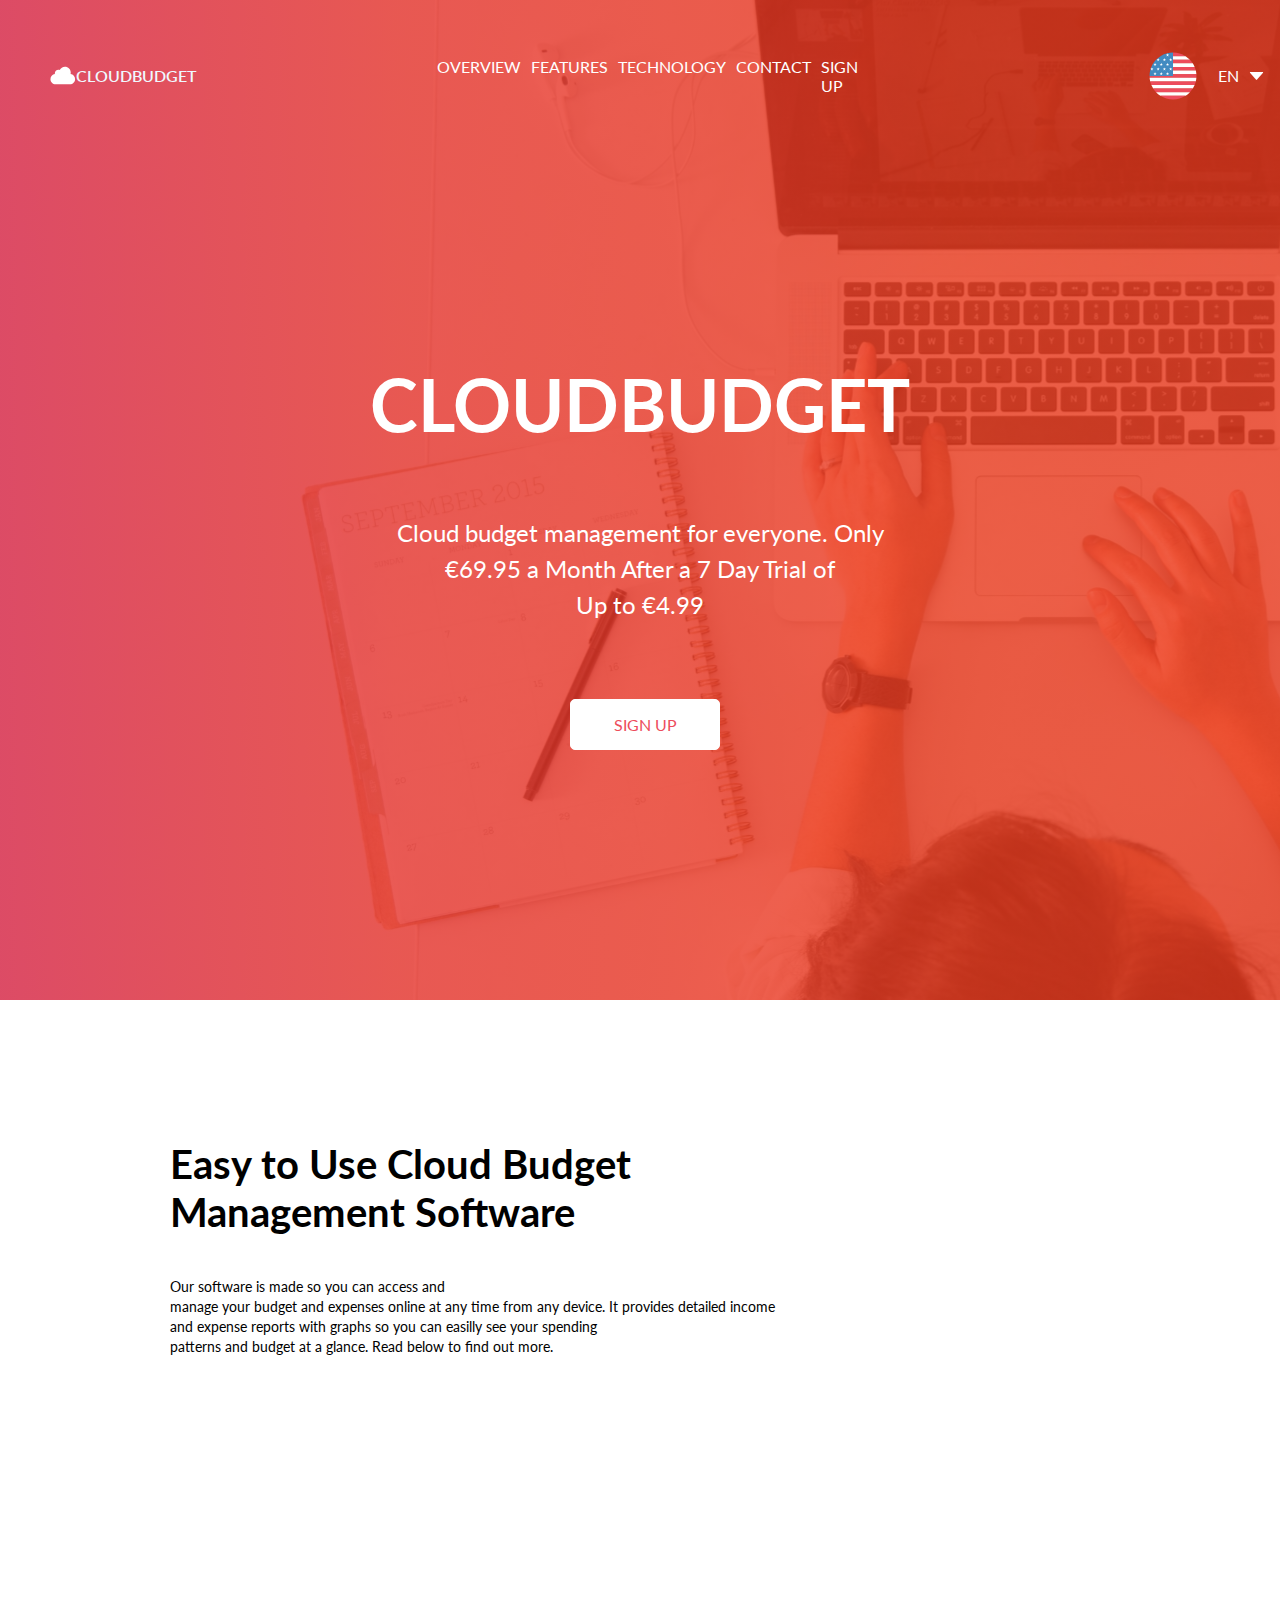
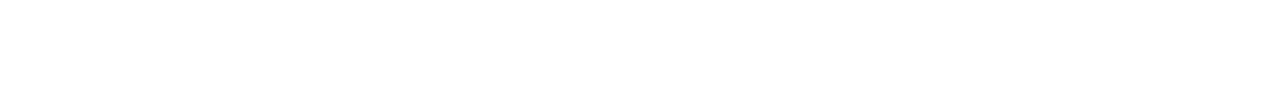
==== suraya.html @ d12e1e4f "uraa" ====
<!DOCTYPE html>
<html lang="en">
  <head>
    <meta charset="UTF-8" />
    <meta http-equiv="X-UA-Compatible" content="IE=edge" />
    <meta name="viewport" content="width=device-width, initial-scale=1.0" />
    <title>Document</title>
    <link rel="stylesheet" href="suraya.css" />
    <link rel="preconnect" href="https://fonts.googleapis.com" />
    <link rel="preconnect" href="https://fonts.gstatic.com" crossorigin />
    <link
      href="https://fonts.googleapis.com/css2?family=Lato:wght@400;700;900&display=swap"
      rel="stylesheet"
    />
    <link rel="preconnect" href="https://fonts.googleapis.com" />
    <link rel="preconnect" href="https://fonts.gstatic.com" crossorigin />
    <link
      href="https://fonts.googleapis.com/css2?family=Lato&display=swap"
      rel="stylesheet"
    />
  </head>
  <body>
    <div class="conteiner-1">
      <div class="cloud-1">
        <div class="iconWrapper">
          <img class="ikonka-cloud" src="cloud.svg" alt="cloud" />
          <div class="cloud-2">CLOUDBUDGET</div>
        </div>
        <div class="overview">
          <a class="navMenuButtons" href="">OVERVIEW</a>
          <a class="navMenuButtons" href="">FEATURES</a>
          <a class="navMenuButtons" href="">TECHNOLOGY</a>
          <a class="navMenuButtons" href="">CONTACT</a>
          <a class="navMenuButtons" href="">SIGN UP</a>
        </div>
        <div class="loginWrapper">
          <img class="ikonka-eng" src="flag.svg" alt="flag" />
          <p>EN</p>
          <img class="ikonka-strelka" src="Vector(1).svg" alt="strelka" />
          <button class="login">LOGIN</button>
        </div>
      </div>
      <div class="conteiner-2">
        <div class="cb">
          <h1 class="budgettxt">CLOUDBUDGET</h1>
          <h2>
            Cloud budget management for everyone. Only <br />
            €69.95 a Month After a 7 Day Trial of <br />
            Up to €4.99
          </h2>
          <button class="signup">SIGN UP</button>
        </div>
      </div>
    </div>
    <div class="easy">
      <h1 class="easytxt">
        Easy to Use Cloud Budget <br />
        Management Software
      </h1>
      <h3>Our software is made so you can access and<br/> manage your budget and expenses online
         at any time from any device. It provides detailed income<br/>and expense reports with graphs so you can
         easilly see your spending <br/>patterns and budget at a glance. Read below to find out more.</h3>
    </div>
  </body>
</html>
---- suraya.css ----
*{font-family:"Lato",sans-serif}body{height:100%;width:100%;padding:0;margin:0}html{height:100%;width:100%;padding:0;margin:0}.conteiner-1{background-image:url(compback.svg);background-size:cover;height:1000px}.conteiner-1 .cloud-1{display:flex;align-items:center;margin-left:50px;padding-top:50px;justify-content:space-around}.conteiner-1 .cloud-1 .iconWrapper{display:flex;width:190px;justify-content:space-around}.conteiner-1 .cloud-1 .loginWrapper{display:flex;align-items:center;margin-right:20px}.conteiner-1 .cloud-1 .loginWrapper .ikonka-eng{height:50px;width:50px;margin-left:280px}.conteiner-1 .cloud-1 .loginWrapper .ikonka-strelka{height:12px;width:15px;margin-left:10px}.conteiner-1 .cloud-1 .loginWrapper p{font-family:"Lato",sans-serif;font-weight:400;margin-left:20px;font-size:medium;color:#fff}.conteiner-1 .cloud-1 .loginWrapper .login{border:1px solid #fff;padding:15px;border-radius:5px;background-color:rgba(0,0,0,0);color:#fff;margin-left:45px;width:100px}.conteiner-1 .cloud-2{color:#f0f8ff;font-size:16px;font-weight:600;font-family:"Lato",sans-serif}.conteiner-1 .overview{display:flex;padding-left:240px}.conteiner-1 .overview .navMenuButtons{text-decoration:none;text-transform:none;color:#fff;margin-right:10px;font-family:"Lato",sans-serif}.conteiner-2 .cb{display:flex;flex-direction:column;justify-content:center;align-items:center}.conteiner-2 .cb .budgettxt{font-family:"Lato",sans-serif;font-weight:700;color:#fff;font-size:72px;line-height:86px;margin-top:260px}.conteiner-2 .cb h2{width:540px;font-family:"Lato",sans-serif;font-weight:400;font-size:24px;line-height:36px;color:#fff;text-align:center}.conteiner-2 .cb .signup{border:1px solid #fff;padding:15px;border-radius:5px;background-color:#fff;color:#ed4c5c;width:150px;font-family:"Lato",sans-serif;font-weight:400;font-size:medium;margin-left:10px;margin-top:56px}.easy{display:flex;flex-direction:column;height:700px;justify-content:left;align-items:flex-start;font-family:"Lato",sans-serif;font-weight:400;font-size:20px}.easy .easytxt{margin-left:170px;margin-top:140px}.easy h3{font-family:"Lato";font-weight:400;font-size:14px;line-height:20px;margin-left:170px}
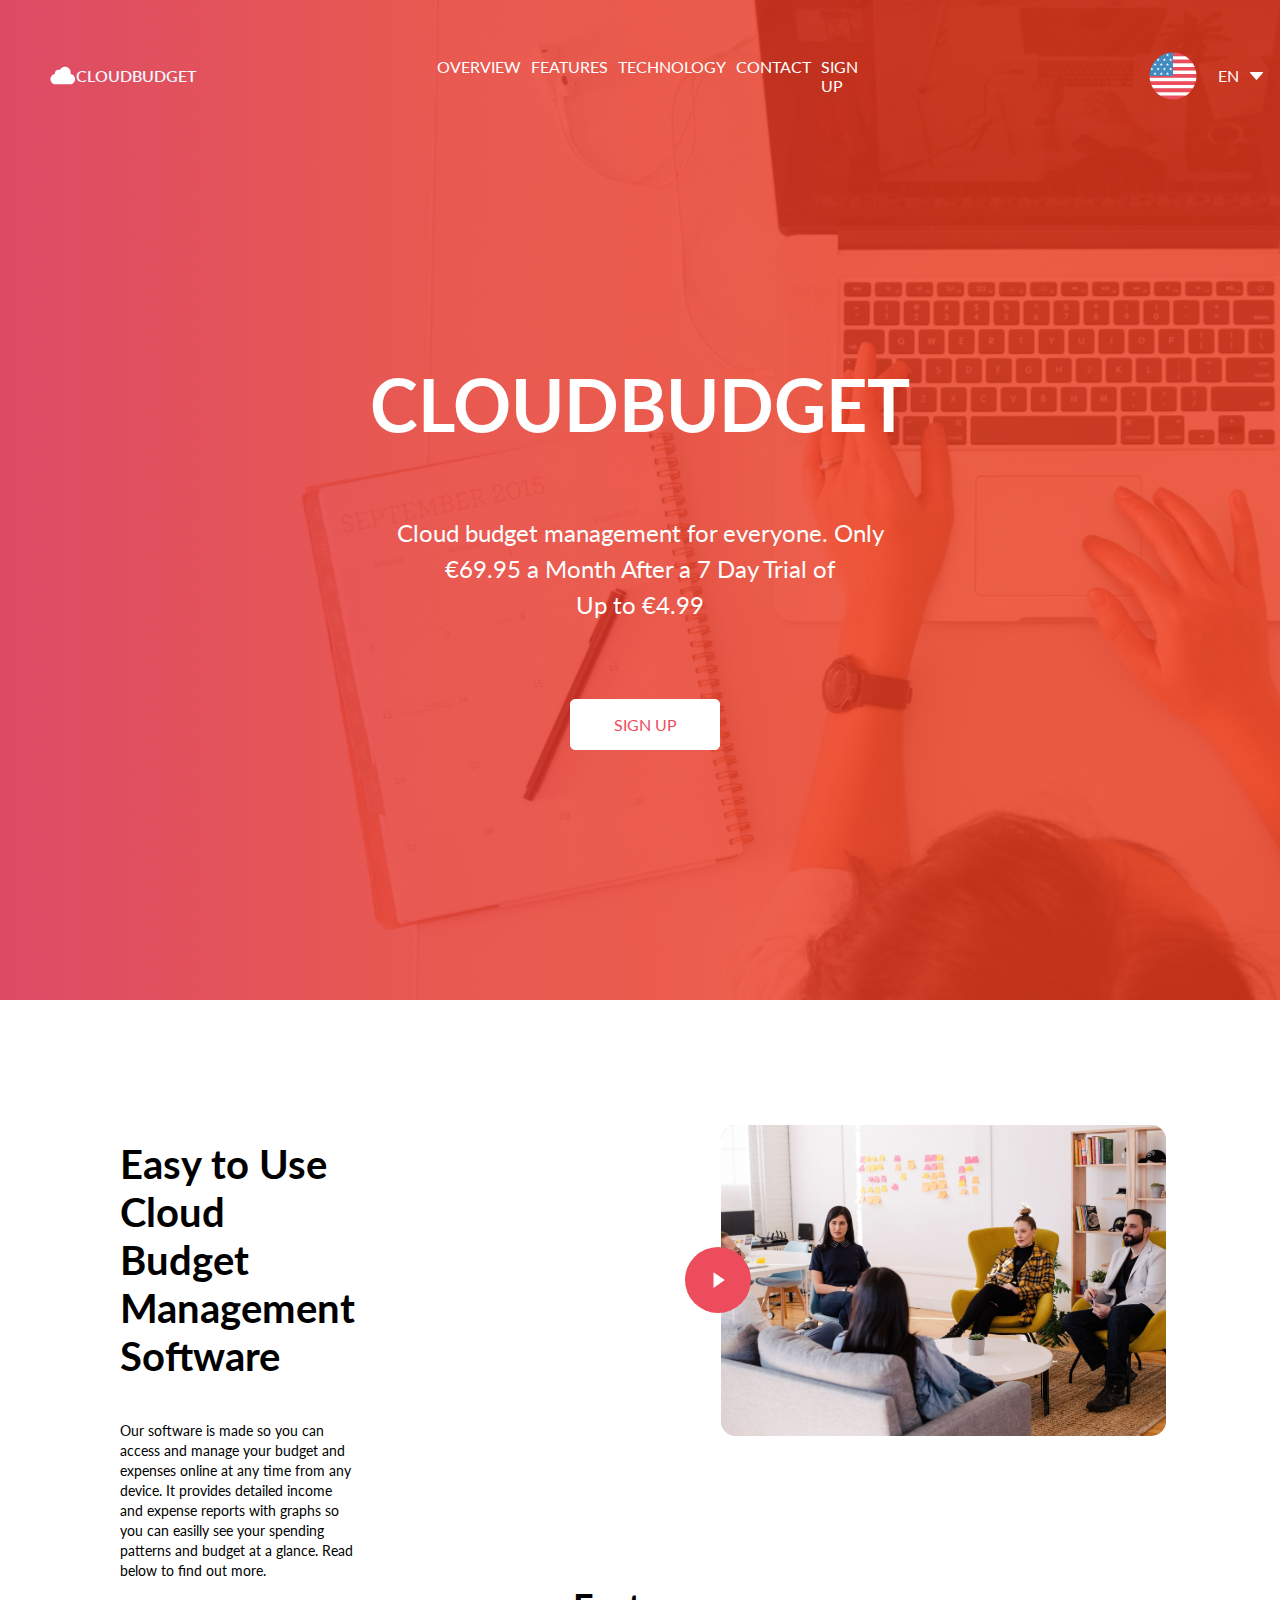
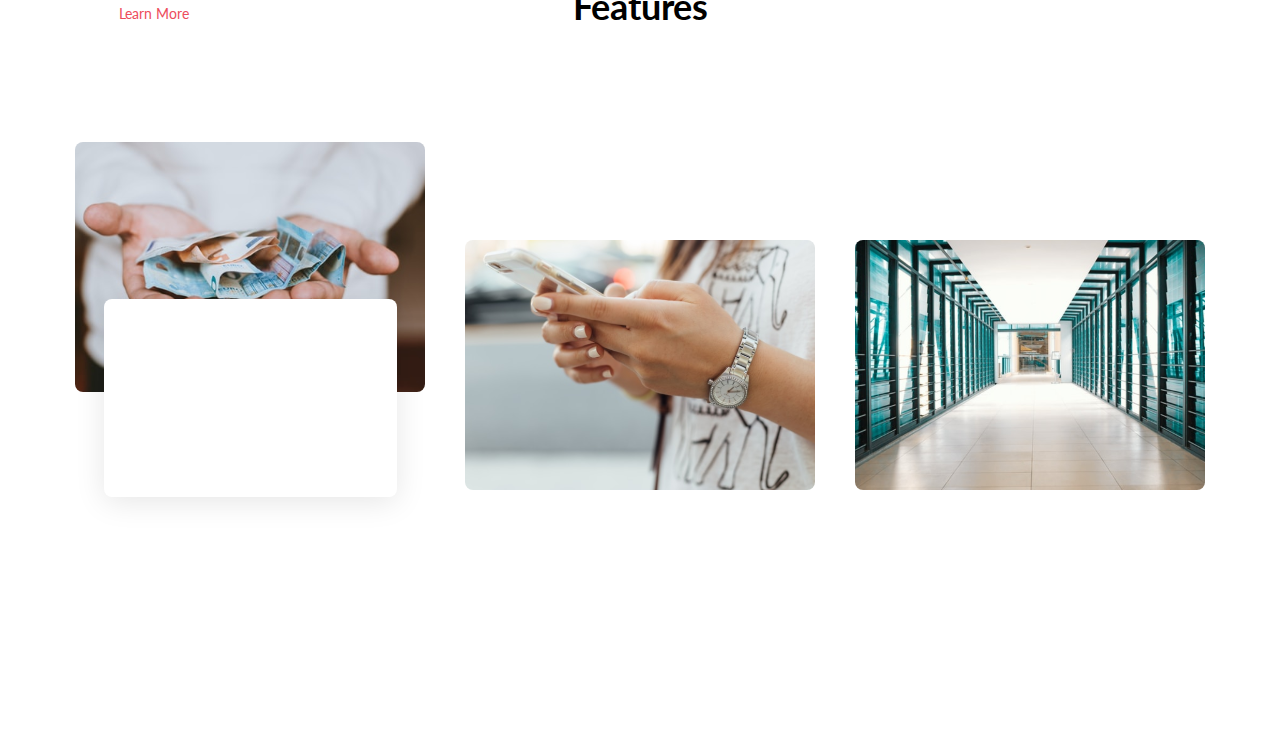
==== commit b231fac1: "commit" ====
--- a/suraya.html
+++ b/suraya.html
@@ -52,14 +52,47 @@
         </div>
       </div>
     </div>
-    <div class="easy">
-      <h1 class="easytxt">
-        Easy to Use Cloud Budget <br />
-        Management Software
-      </h1>
-      <h3>Our software is made so you can access and<br/> manage your budget and expenses online
-         at any time from any device. It provides detailed income<br/>and expense reports with graphs so you can
-         easilly see your spending <br/>patterns and budget at a glance. Read below to find out more.</h3>
+    <div class="second-box">
+      <div class="easy">
+        <h1 class="easytxt">
+          Easy to Use Cloud Budget <br />
+          Management Software
+        </h1>
+        <h3>
+          Our software is made so you can access and manage your budget and
+          <br />expenses online at any time from any device. It provides
+          detailed income<br />and expense reports with graphs so you can
+          easilly see your spending <br />patterns and budget at a glance. Read
+          below to find out more.
+        </h3>
+
+        <a class="learn-more" href="">Learn More</a>
+      </div>
+      <div class="for-play">
+        <img class="video-photo" src="./playphoto.svg" alt="video" />
+        <img class="play-button" src="./play-button.svg" alt="play-button" />
+      </div>
+    </div>
+
+    <div class="third-box">
+      
+        <h1 class="features">Features</h1>
+
+        <div class="photos">
+          <div class="card-1">
+            <img class="image-1" src="./Card 1.svg" alt="image-1" />
+            <div class="white-border">
+
+            </div>
+          </div>
+          <div class="card-2">
+            <img class="image-2" src="./Card 2.svg" alt="image-2" />
+          </div>
+          <div class="card-3">
+            <img class="image-3" src="./Card 3.svg" alt="image-3" />
+          </div>
+        </div>
+     
     </div>
   </body>
 </html>
--- a/suraya.css
+++ b/suraya.css
@@ -1 +1 @@
-*{font-family:"Lato",sans-serif}body{height:100%;width:100%;padding:0;margin:0}html{height:100%;width:100%;padding:0;margin:0}.conteiner-1{background-image:url(compback.svg);background-size:cover;height:1000px}.conteiner-1 .cloud-1{display:flex;align-items:center;margin-left:50px;padding-top:50px;justify-content:space-around}.conteiner-1 .cloud-1 .iconWrapper{display:flex;width:190px;justify-content:space-around}.conteiner-1 .cloud-1 .loginWrapper{display:flex;align-items:center;margin-right:20px}.conteiner-1 .cloud-1 .loginWrapper .ikonka-eng{height:50px;width:50px;margin-left:280px}.conteiner-1 .cloud-1 .loginWrapper .ikonka-strelka{height:12px;width:15px;margin-left:10px}.conteiner-1 .cloud-1 .loginWrapper p{font-family:"Lato",sans-serif;font-weight:400;margin-left:20px;font-size:medium;color:#fff}.conteiner-1 .cloud-1 .loginWrapper .login{border:1px solid #fff;padding:15px;border-radius:5px;background-color:rgba(0,0,0,0);color:#fff;margin-left:45px;width:100px}.conteiner-1 .cloud-2{color:#f0f8ff;font-size:16px;font-weight:600;font-family:"Lato",sans-serif}.conteiner-1 .overview{display:flex;padding-left:240px}.conteiner-1 .overview .navMenuButtons{text-decoration:none;text-transform:none;color:#fff;margin-right:10px;font-family:"Lato",sans-serif}.conteiner-2 .cb{display:flex;flex-direction:column;justify-content:center;align-items:center}.conteiner-2 .cb .budgettxt{font-family:"Lato",sans-serif;font-weight:700;color:#fff;font-size:72px;line-height:86px;margin-top:260px}.conteiner-2 .cb h2{width:540px;font-family:"Lato",sans-serif;font-weight:400;font-size:24px;line-height:36px;color:#fff;text-align:center}.conteiner-2 .cb .signup{border:1px solid #fff;padding:15px;border-radius:5px;background-color:#fff;color:#ed4c5c;width:150px;font-family:"Lato",sans-serif;font-weight:400;font-size:medium;margin-left:10px;margin-top:56px}.easy{display:flex;flex-direction:column;height:700px;justify-content:left;align-items:flex-start;font-family:"Lato",sans-serif;font-weight:400;font-size:20px}.easy .easytxt{margin-left:170px;margin-top:140px}.easy h3{font-family:"Lato";font-weight:400;font-size:14px;line-height:20px;margin-left:170px}+*{font-family:"Lato",sans-serif}body{height:100%;width:100%;padding:0;margin:0}html{height:100%;width:100%;padding:0;margin:0}.conteiner-1{background-image:url(compback.svg);background-size:cover;height:1000px}.conteiner-1 .cloud-1{display:flex;align-items:center;margin-left:50px;padding-top:50px;justify-content:space-around}.conteiner-1 .cloud-1 .iconWrapper{display:flex;width:190px;justify-content:space-around}.conteiner-1 .cloud-1 .loginWrapper{display:flex;align-items:center;margin-right:20px}.conteiner-1 .cloud-1 .loginWrapper .ikonka-eng{height:50px;width:50px;margin-left:280px}.conteiner-1 .cloud-1 .loginWrapper .ikonka-strelka{height:12px;width:15px;margin-left:10px}.conteiner-1 .cloud-1 .loginWrapper p{font-family:"Lato",sans-serif;font-weight:400;margin-left:20px;font-size:medium;color:#fff}.conteiner-1 .cloud-1 .loginWrapper .login{border:1px solid #fff;padding:15px;border-radius:5px;background-color:rgba(0,0,0,0);color:#fff;margin-left:45px;width:100px}.conteiner-1 .cloud-2{color:#f0f8ff;font-size:16px;font-weight:600;font-family:"Lato",sans-serif}.conteiner-1 .overview{display:flex;padding-left:240px}.conteiner-1 .overview .navMenuButtons{text-decoration:none;text-transform:none;color:#fff;margin-right:10px;font-family:"Lato",sans-serif}.conteiner-2 .cb{display:flex;flex-direction:column;justify-content:center;align-items:center}.conteiner-2 .cb .budgettxt{font-family:"Lato",sans-serif;font-weight:700;color:#fff;font-size:72px;line-height:86px;margin-top:260px}.conteiner-2 .cb h2{width:540px;font-family:"Lato",sans-serif;font-weight:400;font-size:24px;line-height:36px;color:#fff;text-align:center}.conteiner-2 .cb .signup{border:1px solid #fff;padding:15px;border-radius:5px;background-color:#fff;color:#ed4c5c;width:150px;font-family:"Lato",sans-serif;font-weight:400;font-size:medium;margin-left:10px;margin-top:56px}.second-box{display:flex;flex-direction:row;justify-content:center;margin-right:165px;height:560px}.second-box .for-play{display:flex;align-items:center;flex-direction:row-reverse;padding-left:300px}.second-box .play-button{position:relative;left:30px}.second-box .video-photo{width:445px;height:311px}.easy{display:flex;flex-direction:column;height:700px;justify-content:left;align-items:flex-start;font-family:"Lato",sans-serif;font-weight:400;font-size:20px}.easy .easytxt{margin-left:170px;margin-top:140px}.easy h3{font-family:"Lato";font-weight:400;font-size:14px;line-height:20px;margin-left:170px}.easy .learn-more{font-weight:400;font-size:14px;text-decoration:none;color:#ed4c5c;padding-left:169px;padding-top:10px}.third-box{display:flex;flex-direction:column;align-items:center;height:660px;padding-bottom:120px}.third-box .features{font-weight:700;font-size:36px;color:#000}.third-box .photos{display:flex;justify-content:center;align-items:center;gap:40px;padding-top:90px}.third-box .card-1{display:flex;flex-direction:column;align-items:center}.third-box .white-border{display:flex;position:relative;width:293px;height:198px;bottom:93px;background:#fff;box-shadow:0px 5px 30px rgba(0,0,0,.1);border-radius:8px}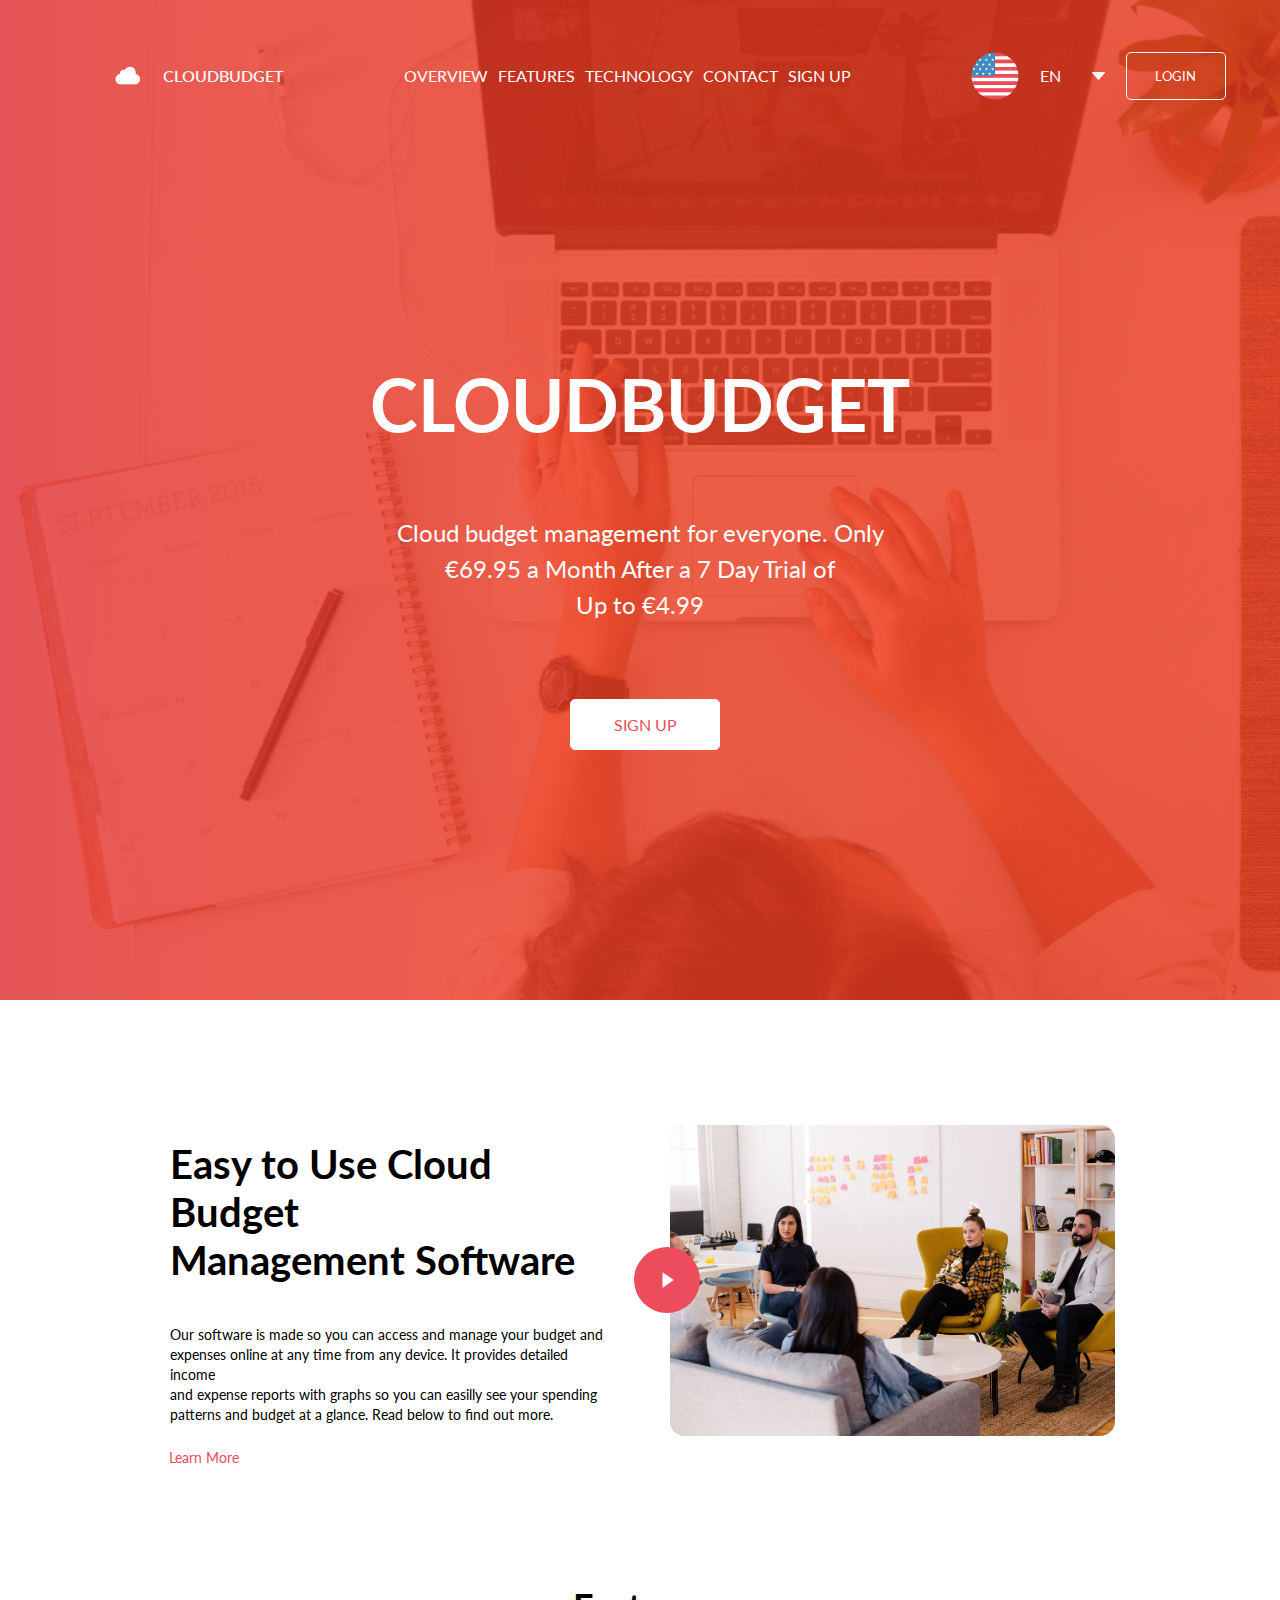
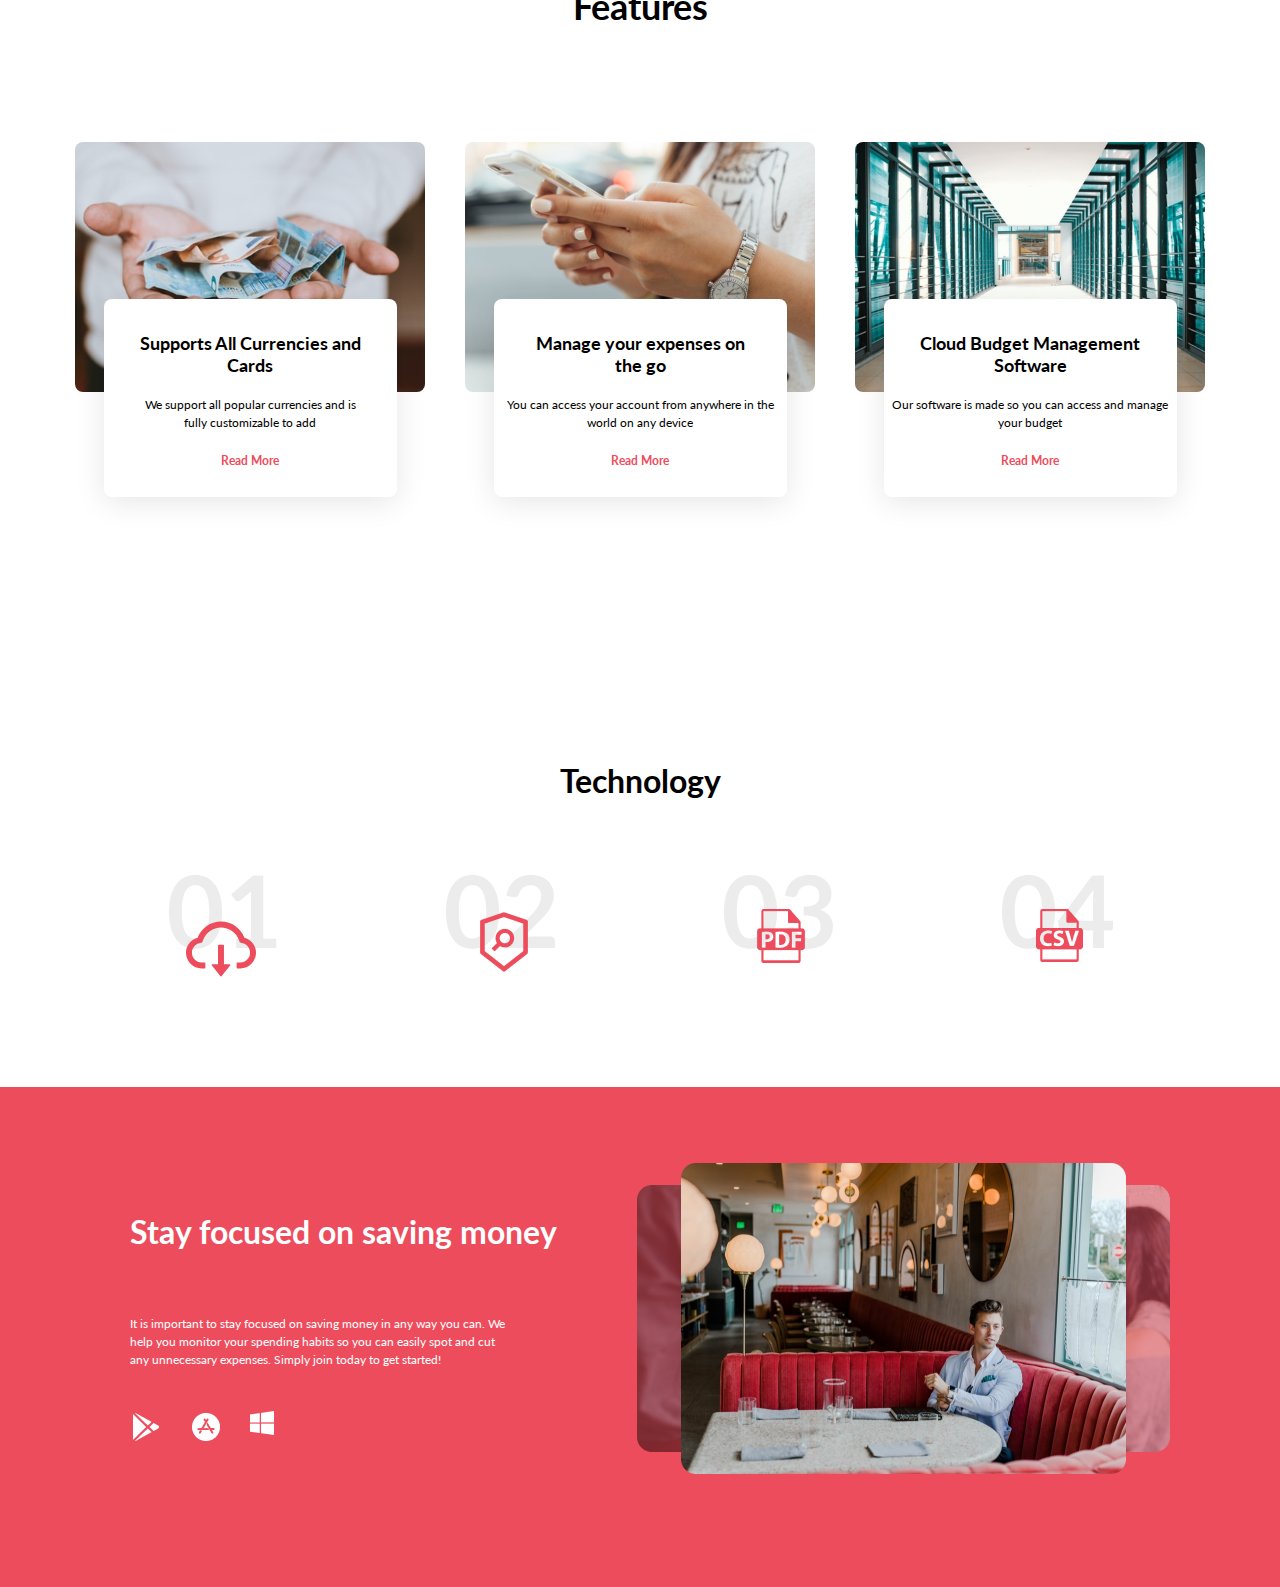
==== commit 041eac2f: "new" ====
--- a/suraya.html
+++ b/suraya.html
@@ -23,7 +23,7 @@
     <div class="conteiner-1">
       <div class="cloud-1">
         <div class="iconWrapper">
-          <img class="ikonka-cloud" src="cloud.svg" alt="cloud" />
+          <img class="ikonka-cloud" src="./Vector (2).svg" alt="cloud" />
           <div class="cloud-2">CLOUDBUDGET</div>
         </div>
         <div class="overview">
@@ -75,24 +75,99 @@
     </div>
 
     <div class="third-box">
-      
-        <h1 class="features">Features</h1>
+      <h1 class="features">Features</h1>
 
-        <div class="photos">
-          <div class="card-1">
-            <img class="image-1" src="./Card 1.svg" alt="image-1" />
-            <div class="white-border">
-
+      <div class="photos">
+        <div class="card-1">
+          <img class="image-1" src="./Card 1.svg" alt="image-1" />
+          <div class="white-border">
+            <div class="support">
+              <div class="support-txt">
+                Supports All Currencies and <br />
+                Cards
+              </div>
+              <div class="small-txt">
+                We support all popular currencies and is <br />
+                fully customizable to add
+              </div>
+              <a class="read-more" href="#">Read More</a>
             </div>
           </div>
-          <div class="card-2">
-            <img class="image-2" src="./Card 2.svg" alt="image-2" />
-          </div>
-          <div class="card-3">
-            <img class="image-3" src="./Card 3.svg" alt="image-3" />
+        </div>
+        <div class="card-2">
+          <img class="image-2" src="./Card 2.svg" alt="image-2" />
+          <div class="white-border">
+            <div class="support">
+              <div class="support-txt">
+                Manage your expenses on <br />
+                the go
+              </div>
+              <div class="small-txt">
+                You can access your account from anywhere in the world on any
+                device
+              </div>
+              <a class="read-more" href="#">Read More</a>
+            </div>
           </div>
         </div>
-     
+        <div class="card-3">
+          <img class="image-3" src="./Card 3.svg" alt="image-3" />
+          <div class="white-border">
+            <div class="support">
+              <div class="support-txt">
+                Cloud Budget Management <br />
+                Software
+              </div>
+              <div class="small-txt">
+                Our software is made so you can access and manage your budget
+              </div>
+              <a class="read-more" href="#">Read More</a>
+            </div>
+          </div>
+        </div>
+      </div>
+    </div>
+
+    <div class="four-box">
+      <h1 class="features">Technology</h1>
+
+      <div class="numbers">
+        <div><img src="01.png" alt="number-one" /></div>
+        <div><img src="./02.png" alt="number-two" /></div>
+        <div><img src="./03.png" alt="number-three" /></div>
+        <div><img src="./04.png" alt="number-four" /></div>
+      </div>
+
+      <div class="icon-red">
+        <div>
+          <img class="cloud-search" src="./cloud.svg" alt="number-one" />
+        </div>
+        <div><img class="search" src="./search.png" alt="number-two" /></div>
+        <div><img class="pdf" src="./pdf.png" alt="number-three" /></div>
+        <div><img class="csv" src="./csv.png" alt="number-four" /></div>
+      </div>
+    </div>
+
+    <div class="five-box">
+      <div class="five-box-image">
+        <div class="five-box-txt">
+          <h1 class="stay">Stay focused on saving money</h1>
+          <div class="small-txt-1">
+            It is important to stay focused on saving money in any way you can.
+            We<br />
+            help you monitor your spending habits so you can easily spot and
+            cut<br />
+            any unnecessary expenses. Simply join today to get started!
+          </div>
+          <div class="icons-white">
+            <div><img src="./google-play.png" alt="google-play" /></div>
+            <div><img src="./app-store.png" alt="app-store" /></div>
+            <div><img src="./windows.png" alt="windows" /></div>
+          </div>
+        </div>
+
+        <div><img class="slider" src="./Slider.png" alt="image"></div>
+      </div>
     </div>
   </body>
 </html>
--- a/suraya.css
+++ b/suraya.css
@@ -1 +1 @@
-*{font-family:"Lato",sans-serif}body{height:100%;width:100%;padding:0;margin:0}html{height:100%;width:100%;padding:0;margin:0}.conteiner-1{background-image:url(compback.svg);background-size:cover;height:1000px}.conteiner-1 .cloud-1{display:flex;align-items:center;margin-left:50px;padding-top:50px;justify-content:space-around}.conteiner-1 .cloud-1 .iconWrapper{display:flex;width:190px;justify-content:space-around}.conteiner-1 .cloud-1 .loginWrapper{display:flex;align-items:center;margin-right:20px}.conteiner-1 .cloud-1 .loginWrapper .ikonka-eng{height:50px;width:50px;margin-left:280px}.conteiner-1 .cloud-1 .loginWrapper .ikonka-strelka{height:12px;width:15px;margin-left:10px}.conteiner-1 .cloud-1 .loginWrapper p{font-family:"Lato",sans-serif;font-weight:400;margin-left:20px;font-size:medium;color:#fff}.conteiner-1 .cloud-1 .loginWrapper .login{border:1px solid #fff;padding:15px;border-radius:5px;background-color:rgba(0,0,0,0);color:#fff;margin-left:45px;width:100px}.conteiner-1 .cloud-2{color:#f0f8ff;font-size:16px;font-weight:600;font-family:"Lato",sans-serif}.conteiner-1 .overview{display:flex;padding-left:240px}.conteiner-1 .overview .navMenuButtons{text-decoration:none;text-transform:none;color:#fff;margin-right:10px;font-family:"Lato",sans-serif}.conteiner-2 .cb{display:flex;flex-direction:column;justify-content:center;align-items:center}.conteiner-2 .cb .budgettxt{font-family:"Lato",sans-serif;font-weight:700;color:#fff;font-size:72px;line-height:86px;margin-top:260px}.conteiner-2 .cb h2{width:540px;font-family:"Lato",sans-serif;font-weight:400;font-size:24px;line-height:36px;color:#fff;text-align:center}.conteiner-2 .cb .signup{border:1px solid #fff;padding:15px;border-radius:5px;background-color:#fff;color:#ed4c5c;width:150px;font-family:"Lato",sans-serif;font-weight:400;font-size:medium;margin-left:10px;margin-top:56px}.second-box{display:flex;flex-direction:row;justify-content:center;margin-right:165px;height:560px}.second-box .for-play{display:flex;align-items:center;flex-direction:row-reverse;padding-left:300px}.second-box .play-button{position:relative;left:30px}.second-box .video-photo{width:445px;height:311px}.easy{display:flex;flex-direction:column;height:700px;justify-content:left;align-items:flex-start;font-family:"Lato",sans-serif;font-weight:400;font-size:20px}.easy .easytxt{margin-left:170px;margin-top:140px}.easy h3{font-family:"Lato";font-weight:400;font-size:14px;line-height:20px;margin-left:170px}.easy .learn-more{font-weight:400;font-size:14px;text-decoration:none;color:#ed4c5c;padding-left:169px;padding-top:10px}.third-box{display:flex;flex-direction:column;align-items:center;height:660px;padding-bottom:120px}.third-box .features{font-weight:700;font-size:36px;color:#000}.third-box .photos{display:flex;justify-content:center;align-items:center;gap:40px;padding-top:90px}.third-box .card-1{display:flex;flex-direction:column;align-items:center}.third-box .white-border{display:flex;position:relative;width:293px;height:198px;bottom:93px;background:#fff;box-shadow:0px 5px 30px rgba(0,0,0,.1);border-radius:8px}+*{font-family:"Lato",sans-serif}body{height:100%;width:100%;padding:0;margin:0}html{height:100%;width:100%;padding:0;margin:0}@media screen and (max-width: 1268px){.conteiner-1 .cloud-1 .loginWrapper .ikonka-eng{height:50px;width:50px;margin-left:0}}.conteiner-1{background-image:url(compback.svg);background-size:cover;background-position:center;height:1000px}.conteiner-1 .cloud-1{display:flex;align-items:center;margin-left:50px;padding-top:50px;justify-content:space-around}.conteiner-1 .cloud-1 .iconWrapper{display:flex;width:190px;justify-content:space-around}.conteiner-1 .cloud-1 .loginWrapper{display:flex;align-items:center;gap:20px}.conteiner-1 .cloud-1 .loginWrapper .ikonka-eng{height:50px;width:50px}.conteiner-1 .cloud-1 .loginWrapper .ikonka-strelka{height:12px;width:15px;margin-left:10px}.conteiner-1 .cloud-1 .loginWrapper p{font-family:"Lato",sans-serif;font-weight:400;font-size:medium;color:#fff}.conteiner-1 .cloud-1 .loginWrapper .login{border:1px solid #fff;padding:15px;border-radius:5px;background-color:rgba(0,0,0,0);color:#fff;width:100px}.conteiner-1 .cloud-2{color:#f0f8ff;font-size:16px;font-weight:600;font-family:"Lato",sans-serif}.conteiner-1 .overview{display:flex}.conteiner-1 .overview .navMenuButtons{text-decoration:none;text-transform:none;color:#fff;margin-right:10px;font-family:"Lato",sans-serif}.conteiner-2 .cb{display:flex;flex-direction:column;justify-content:center;align-items:center}.conteiner-2 .cb .budgettxt{font-family:"Lato",sans-serif;font-weight:700;color:#fff;font-size:72px;line-height:86px;margin-top:260px}.conteiner-2 .cb h2{width:540px;font-family:"Lato",sans-serif;font-weight:400;font-size:24px;line-height:36px;color:#fff;text-align:center}.conteiner-2 .cb .signup{border:1px solid #fff;padding:15px;border-radius:5px;background-color:#fff;color:#ed4c5c;width:150px;font-family:"Lato",sans-serif;font-weight:400;font-size:medium;margin-left:10px;margin-top:56px}.second-box{display:flex;flex-direction:row;justify-content:space-around;margin-right:165px;height:560px}.second-box .for-play{display:flex;align-items:center;flex-direction:row-reverse}.second-box .play-button{position:relative;left:30px}.second-box .video-photo{width:445px;height:311px}.easy{display:flex;flex-direction:column;height:700px;justify-content:left;align-items:flex-start;font-family:"Lato",sans-serif;font-weight:400;font-size:20px}.easy .easytxt{margin-left:170px;margin-top:140px}.easy h3{font-family:"Lato";font-weight:400;font-size:14px;line-height:20px;margin-left:170px}.easy .learn-more{font-weight:400;font-size:14px;text-decoration:none;color:#ed4c5c;padding-left:169px;padding-top:10px}.third-box{display:flex;flex-direction:column;align-items:center;height:660px;padding-bottom:120px}.third-box .features{font-weight:700;font-size:36px;color:#000}.third-box .photos{display:flex;flex-direction:row;gap:40px;padding-top:90px}.third-box .photos .card-1{display:flex;flex-direction:column;align-items:center}.third-box .photos .card-2{display:flex;flex-direction:column;align-items:center}.third-box .photos .card-3{display:flex;flex-direction:column;align-items:center}.third-box .white-border{display:flex;position:relative;width:293px;height:198px;bottom:93px;background:#fff;box-shadow:0px 5px 30px rgba(0,0,0,.1);border-radius:8px}.third-box .white-border .support{display:flex;flex-direction:column;margin-left:auto;margin-right:auto;padding-top:33px;gap:20px}.third-box .white-border .support .support-txt{font-size:18px;font-weight:700;line-height:22px;text-align:center}.third-box .white-border .support .read-more{font-size:12px;font-weight:700;line-height:18px}.third-box .white-border .support .small-txt{font-size:12px;font-weight:400;line-height:18px;text-align:center}.third-box .white-border .support .read-more{text-decoration:none;font-size:12px;color:#ed4c5c;text-align:center}.four-box{display:flex;align-items:center;flex-direction:column;gap:52px}.four-box .numbers{display:flex;flex-direction:row;position:relative;gap:168px}.four-box .icon-red{display:flex;flex-direction:row;position:relative;gap:230px;bottom:95px}.four-box .search{right:14px;position:relative}.four-box .pdf{right:24px;position:relative}.four-box .csv{right:23px;position:relative}.four-box .cloud-search{left:6px;position:relative}.five-box{display:flex;flex-direction:column;justify-content:flex-start;background-color:#ed4c5c;height:500px}.five-box .five-box-image{display:flex;flex-direction:row;gap:80px}.five-box .five-box-txt{display:flex;flex-direction:column;padding-left:130px;padding-top:104px;gap:42px}.five-box .small-txt-1{font-size:12px;font-weight:400;line-height:18px;color:#fff}.five-box .stay{color:#fff}.five-box .icons-white{display:flex;flex-direction:row;gap:28px}.five-box .slider{position:relative;top:76px}